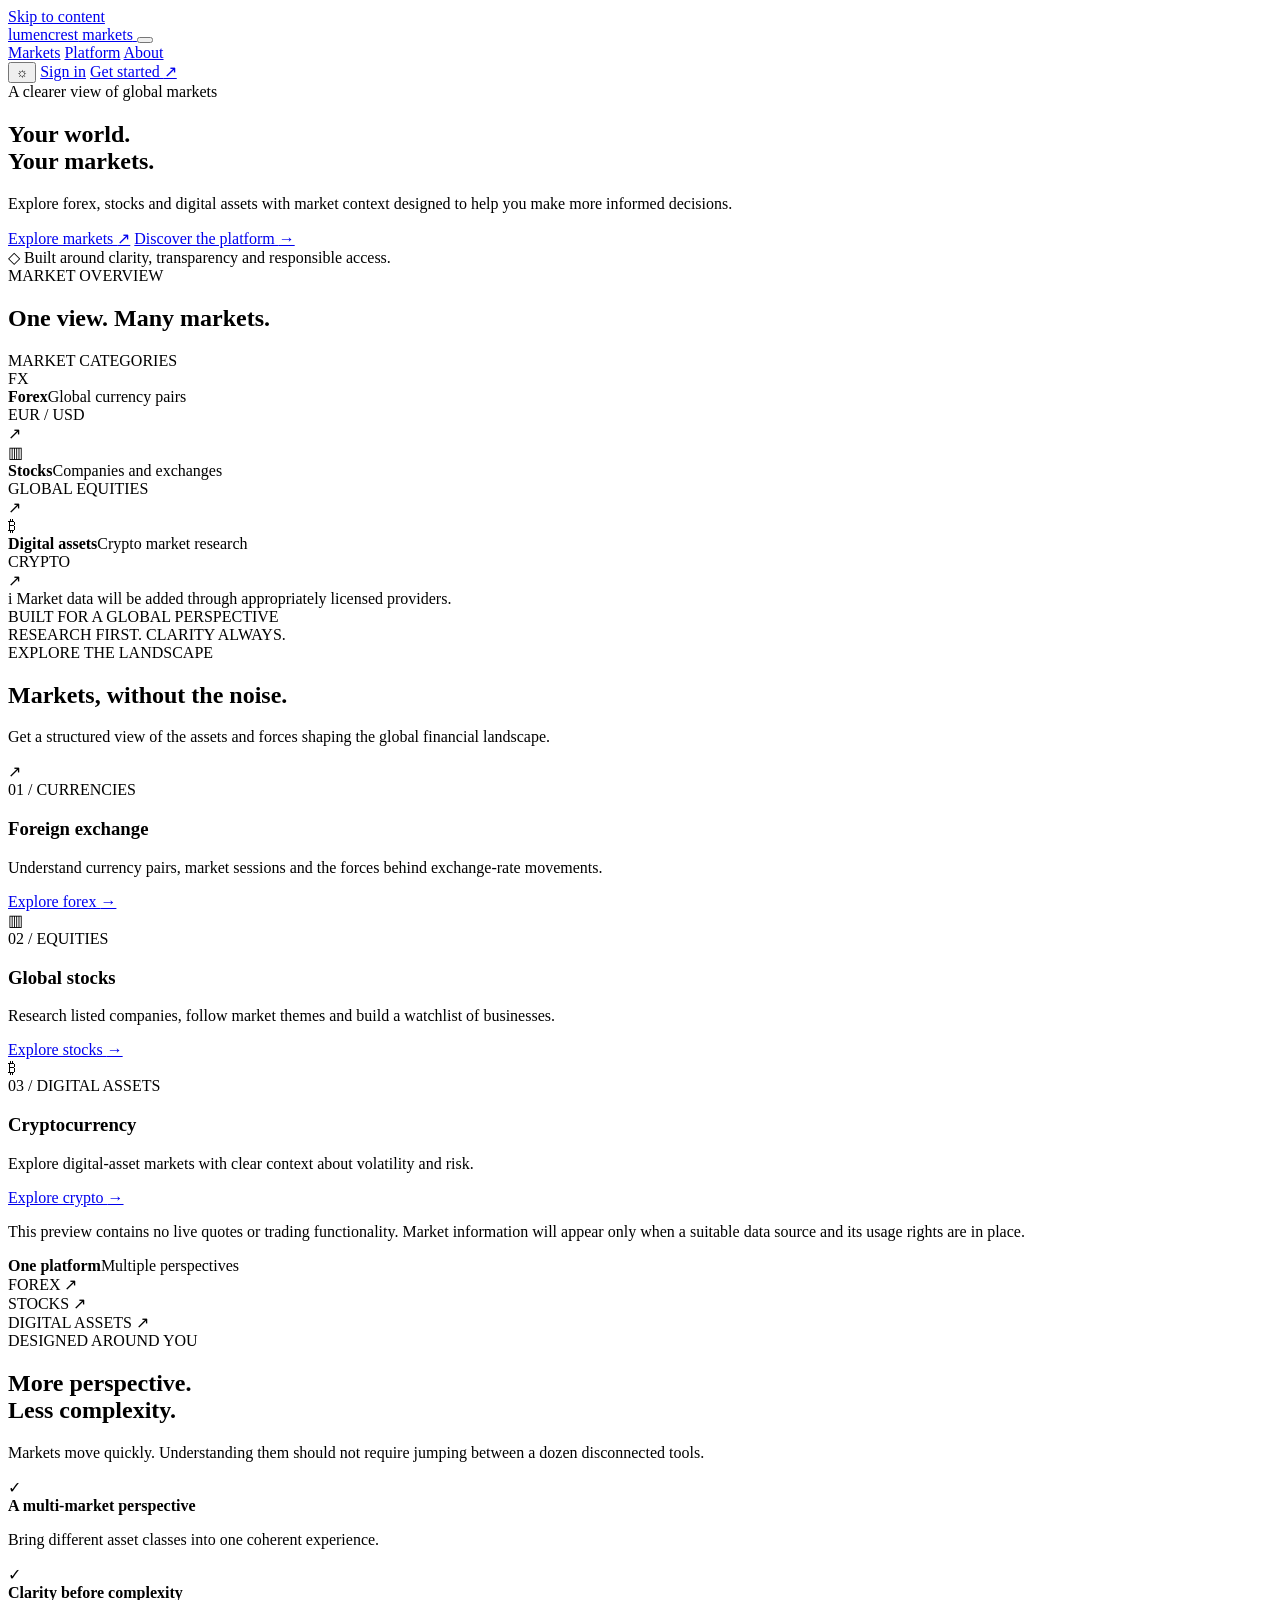
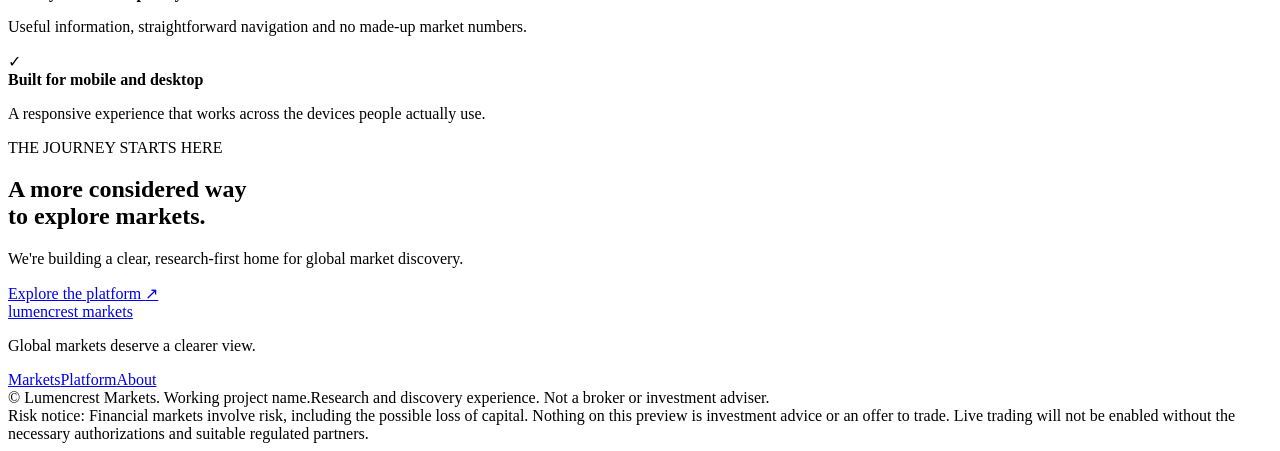
==== index.html @ edb4e082 "Build hybrid multi-asset brokerage homepage" ====
<!doctype html>
<html lang="en">
<head>
  <meta charset="utf-8">
  <meta name="viewport" content="width=device-width, initial-scale=1">
  <meta name="theme-color" content="#0b1220">
  <meta name="description" content="Lumencrest Markets brings global market research and multi-asset insights into one clear workspace.">
  <title>Lumencrest Markets | Your world. Your markets.</title>
  <link rel="stylesheet" href="styles.css">
  <script src="script.js" defer></script>
</head>
<body>
  <a class="skip-link" href="#main">Skip to content</a>
  <header class="site-header">
    <div class="container nav-wrap">
      <a class="brand" href="#" aria-label="Lumencrest Markets home">
        <span class="brand-mark" aria-hidden="true"><span></span><span></span><span></span></span>
        <span class="brand-name">lumencrest<span> markets</span></span>
      </a>
      <button class="menu-toggle" aria-label="Open navigation" aria-expanded="false" aria-controls="primary-nav">
        <span></span><span></span>
      </button>
      <nav class="primary-nav" id="primary-nav" aria-label="Main navigation">
        <a href="#markets">Markets</a>
        <a href="#platform">Platform</a>
        <a href="#about">About</a>
      </nav>
      <div class="nav-actions">
        <button class="theme-toggle" type="button" aria-label="Switch color theme" title="Switch color theme"><span class="theme-icon" aria-hidden="true">☼</span></button>
        <a class="sign-in" href="#get-started">Sign in</a>
        <a class="button button-small" href="#get-started">Get started <span aria-hidden="true">↗</span></a>
      </div>
    </div>
  </header>

  <main id="main">
    <section class="hero">
      <div class="hero-glow" aria-hidden="true"></div>
      <div class="container hero-grid">
        <div class="hero-copy">
          <div class="eyebrow"><span class="eyebrow-dot"></span> A clearer view of global markets</div>
          <h1>Your world.<br><span>Your markets.</span></h1>
          <p class="hero-description">Explore forex, stocks and digital assets with market context designed to help you make more informed decisions.</p>
          <div class="hero-actions">
            <a class="button" href="#markets">Explore markets <span aria-hidden="true">↗</span></a>
            <a class="text-link" href="#platform">Discover the platform <span aria-hidden="true">→</span></a>
          </div>
          <div class="trust-note"><span class="shield" aria-hidden="true">◇</span> Built around clarity, transparency and responsible access.</div>
        </div>
        <div class="market-panel" aria-label="Market categories preview">
          <div class="panel-top">
            <div><span class="panel-kicker">MARKET OVERVIEW</span><h2>One view. Many markets.</h2></div>
            <span class="live-label"><span></span> MARKET CATEGORIES</span>
          </div>
          <div class="panel-market-row">
            <div class="asset-icon forex-icon">FX</div>
            <div class="asset-info"><strong>Forex</strong><span>Global currency pairs</span></div>
            <div class="asset-symbol">EUR / USD</div>
            <div class="asset-arrow" aria-hidden="true">↗</div>
          </div>
          <div class="panel-market-row">
            <div class="asset-icon stocks-icon"><span>▥</span></div>
            <div class="asset-info"><strong>Stocks</strong><span>Companies and exchanges</span></div>
            <div class="asset-symbol">GLOBAL EQUITIES</div>
            <div class="asset-arrow" aria-hidden="true">↗</div>
          </div>
          <div class="panel-market-row">
            <div class="asset-icon crypto-icon">₿</div>
            <div class="asset-info"><strong>Digital assets</strong><span>Crypto market research</span></div>
            <div class="asset-symbol">CRYPTO</div>
            <div class="asset-arrow" aria-hidden="true">↗</div>
          </div>
          <div class="panel-foot"><span class="foot-mark">i</span> Market data will be added through appropriately licensed providers.</div>
        </div>
      </div>
      <div class="container hero-bottom">
        <span>BUILT FOR A GLOBAL PERSPECTIVE</span>
        <div class="hero-bottom-line"></div>
        <span>RESEARCH FIRST. CLARITY ALWAYS.</span>
      </div>
    </section>

    <section class="markets-section section" id="markets">
      <div class="container">
        <div class="section-heading">
          <div><div class="eyebrow">EXPLORE THE LANDSCAPE</div><h2>Markets, without the noise.</h2></div>
          <p>Get a structured view of the assets and forces shaping the global financial landscape.</p>
        </div>
        <div class="market-cards">
          <article class="market-card">
            <div class="card-icon card-icon-blue">↗</div><span class="card-number">01 / CURRENCIES</span>
            <h3>Foreign exchange</h3><p>Understand currency pairs, market sessions and the forces behind exchange-rate movements.</p>
            <a href="#get-started" class="card-link">Explore forex <span>→</span></a>
          </article>
          <article class="market-card">
            <div class="card-icon card-icon-violet">▥</div><span class="card-number">02 / EQUITIES</span>
            <h3>Global stocks</h3><p>Research listed companies, follow market themes and build a watchlist of businesses.</p>
            <a href="#get-started" class="card-link">Explore stocks <span>→</span></a>
          </article>
          <article class="market-card">
            <div class="card-icon card-icon-green">₿</div><span class="card-number">03 / DIGITAL ASSETS</span>
            <h3>Cryptocurrency</h3><p>Explore digital-asset markets with clear context about volatility and risk.</p>
            <a href="#get-started" class="card-link">Explore crypto <span>→</span></a>
          </article>
        </div>
        <p class="data-disclaimer">This preview contains no live quotes or trading functionality. Market information will appear only when a suitable data source and its usage rights are in place.</p>
      </div>
    </section>

    <section class="platform-section section" id="platform">
      <div class="container platform-grid">
        <div class="platform-visual" aria-hidden="true">
          <div class="visual-orbit orbit-one"></div><div class="visual-orbit orbit-two"></div>
          <div class="visual-core"><span class="brand-mark large"><span></span><span></span><span></span></span><strong>One platform</strong><span>Multiple perspectives</span></div>
          <div class="orbit-tag tag-forex">FOREX <span>↗</span></div>
          <div class="orbit-tag tag-stocks">STOCKS <span>↗</span></div>
          <div class="orbit-tag tag-crypto">DIGITAL ASSETS <span>↗</span></div>
        </div>
        <div class="platform-copy" id="about">
          <div class="eyebrow">DESIGNED AROUND YOU</div>
          <h2>More perspective.<br><span>Less complexity.</span></h2>
          <p>Markets move quickly. Understanding them should not require jumping between a dozen disconnected tools.</p>
          <div class="feature-list">
            <div class="feature"><span class="feature-check">✓</span><div><strong>A multi-market perspective</strong><p>Bring different asset classes into one coherent experience.</p></div></div>
            <div class="feature"><span class="feature-check">✓</span><div><strong>Clarity before complexity</strong><p>Useful information, straightforward navigation and no made-up market numbers.</p></div></div>
            <div class="feature"><span class="feature-check">✓</span><div><strong>Built for mobile and desktop</strong><p>A responsive experience that works across the devices people actually use.</p></div></div>
          </div>
        </div>
      </div>
    </section>

    <section class="cta-section" id="get-started">
      <div class="container cta-inner">
        <div><div class="eyebrow">THE JOURNEY STARTS HERE</div><h2>A more considered way<br>to explore markets.</h2><p>We're building a clear, research-first home for global market discovery.</p></div>
        <a class="button button-light" href="#markets">Explore the platform <span aria-hidden="true">↗</span></a>
      </div>
    </section>
  </main>

  <footer class="site-footer">
    <div class="container footer-top">
      <a class="brand footer-brand" href="#" aria-label="Lumencrest Markets home"><span class="brand-mark" aria-hidden="true"><span></span><span></span><span></span></span><span class="brand-name">lumencrest<span> markets</span></span></a>
      <p>Global markets deserve a clearer view.</p>
      <nav class="footer-links" aria-label="Footer navigation"><a href="#markets">Markets</a><a href="#platform">Platform</a><a href="#about">About</a></nav>
    </div>
    <div class="container footer-bottom"><span>© <span id="year"></span> Lumencrest Markets. Working project name.</span><span>Research and discovery experience. Not a broker or investment adviser.</span></div>
    <div class="container risk-note">Risk notice: Financial markets involve risk, including the possible loss of capital. Nothing on this preview is investment advice or an offer to trade. Live trading will not be enabled without the necessary authorizations and suitable regulated partners.</div>
  </footer>
</body>
</html>
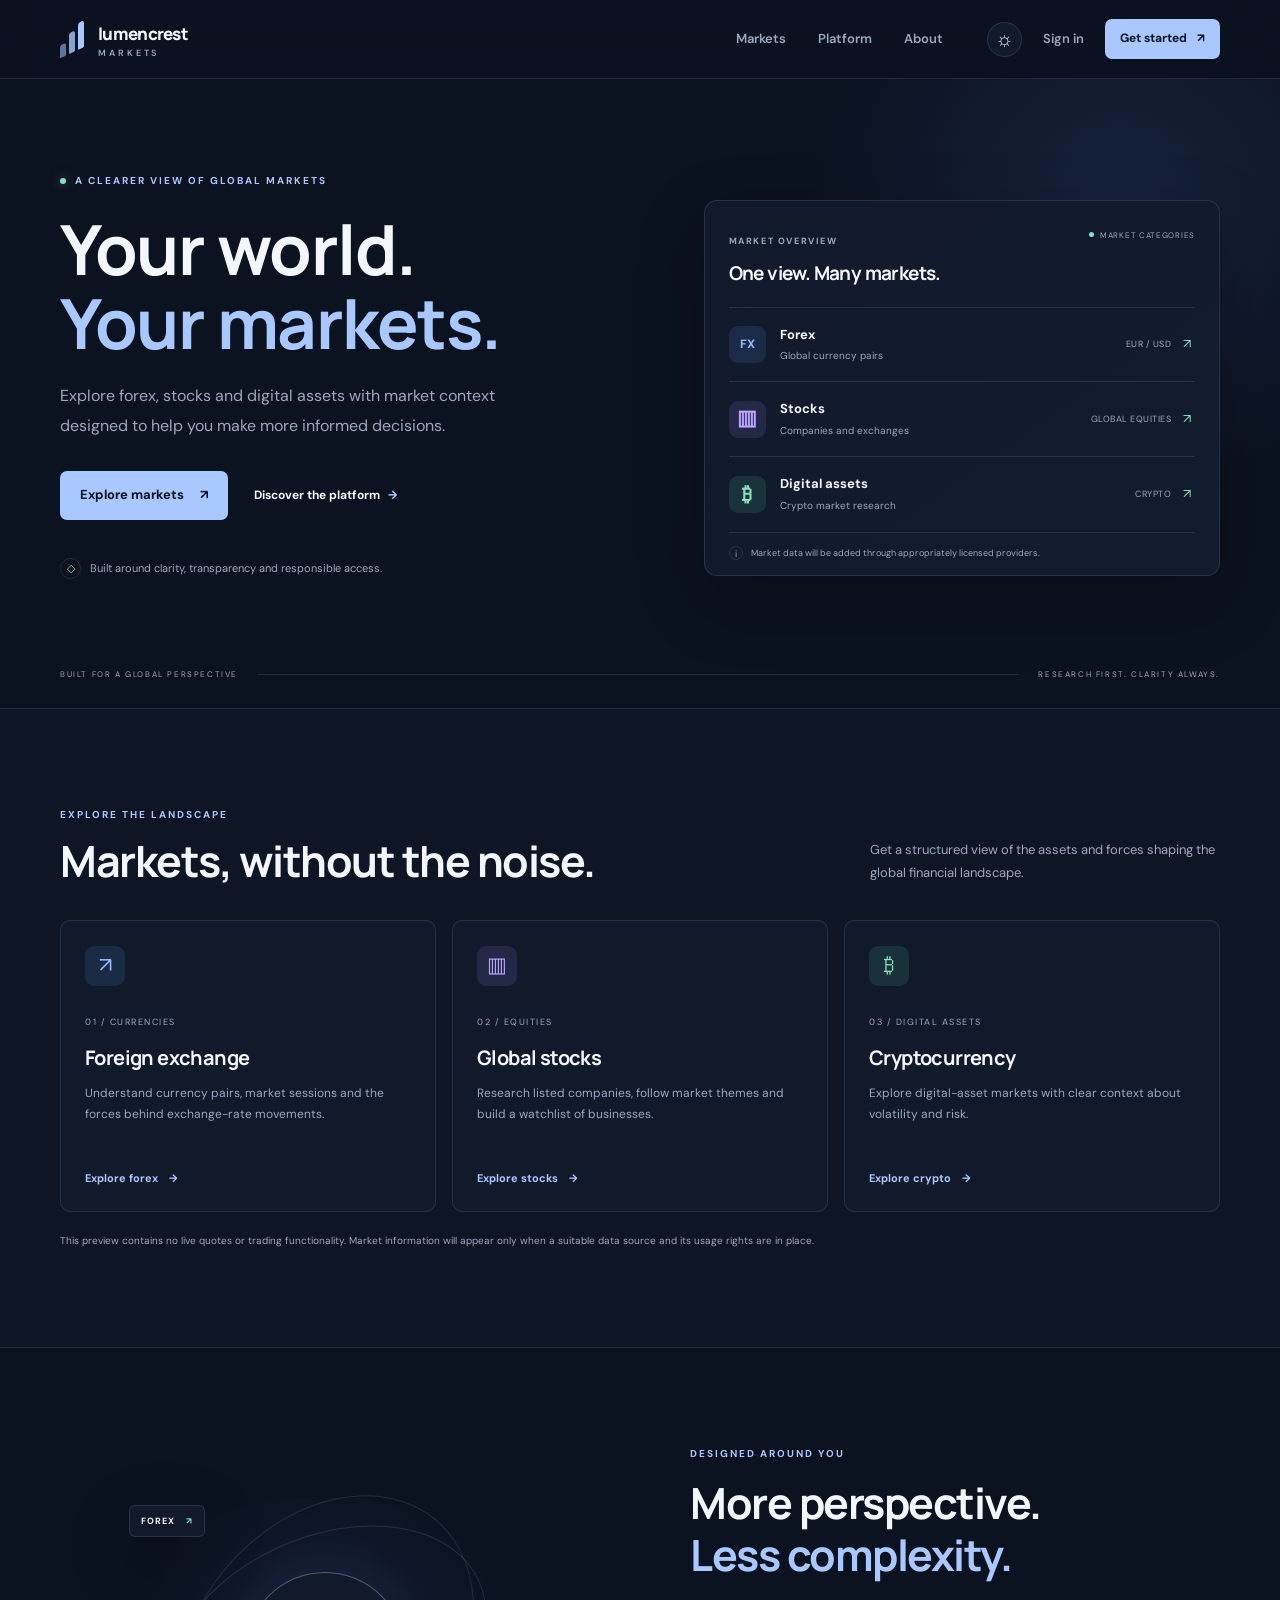
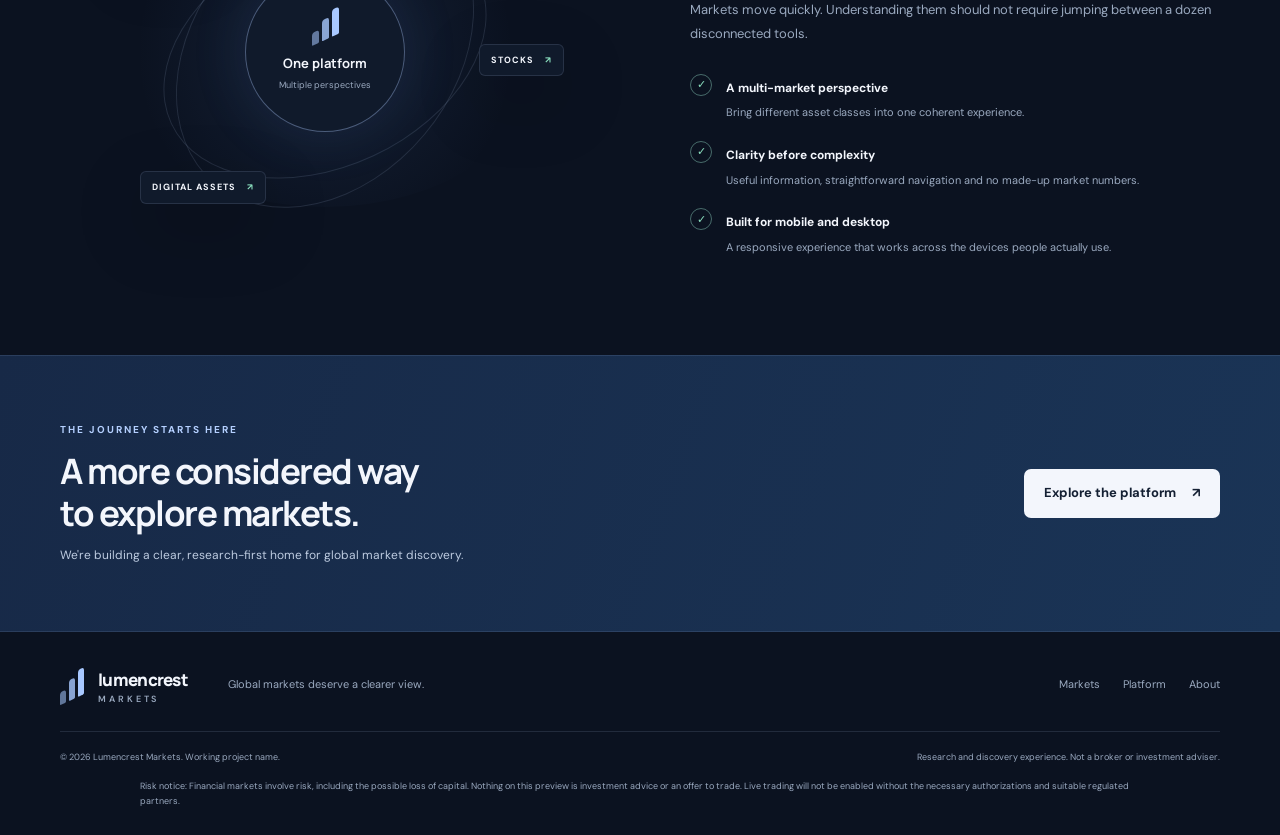
==== commit 1ba49da0: "Connect homepage account links to auth page" ====
--- a/index.html
+++ b/index.html
@@ -27,8 +27,8 @@
       </nav>
       <div class="nav-actions">
         <button class="theme-toggle" type="button" aria-label="Switch color theme" title="Switch color theme"><span class="theme-icon" aria-hidden="true">☼</span></button>
-        <a class="sign-in" href="#get-started">Sign in</a>
-        <a class="button button-small" href="#get-started">Get started <span aria-hidden="true">↗</span></a>
+        <a class="sign-in" href="auth.html">Sign in</a>
+        <a class="button button-small" href="auth.html">Get started <span aria-hidden="true">↗</span></a>
       </div>
     </div>
   </header>
@@ -90,17 +90,17 @@
           <article class="market-card">
             <div class="card-icon card-icon-blue">↗</div><span class="card-number">01 / CURRENCIES</span>
             <h3>Foreign exchange</h3><p>Understand currency pairs, market sessions and the forces behind exchange-rate movements.</p>
-            <a href="#get-started" class="card-link">Explore forex <span>→</span></a>
+            <a href="auth.html" class="card-link">Explore forex <span>→</span></a>
           </article>
           <article class="market-card">
             <div class="card-icon card-icon-violet">▥</div><span class="card-number">02 / EQUITIES</span>
             <h3>Global stocks</h3><p>Research listed companies, follow market themes and build a watchlist of businesses.</p>
-            <a href="#get-started" class="card-link">Explore stocks <span>→</span></a>
+            <a href="auth.html" class="card-link">Explore stocks <span>→</span></a>
           </article>
           <article class="market-card">
             <div class="card-icon card-icon-green">₿</div><span class="card-number">03 / DIGITAL ASSETS</span>
             <h3>Cryptocurrency</h3><p>Explore digital-asset markets with clear context about volatility and risk.</p>
-            <a href="#get-started" class="card-link">Explore crypto <span>→</span></a>
+            <a href="auth.html" class="card-link">Explore crypto <span>→</span></a>
           </article>
         </div>
         <p class="data-disclaimer">This preview contains no live quotes or trading functionality. Market information will appear only when a suitable data source and its usage rights are in place.</p>
--- a/styles.css
+++ b/styles.css
@@ -0,0 +1,14 @@
+@import url('https://fonts.googleapis.com/css2?family=DM+Sans:wght@400;500;600;700&family=Manrope:wght@400;500;600;700;800&display=swap');
+
+:root{color-scheme:dark;--bg:#0b1220;--surface:#101a2b;--surface-2:#132035;--text:#f3f6fc;--muted:#9aa9bf;--line:rgba(169,190,221,.15);--accent:#a8c8ff;--accent-strong:#6d9fff;--green:#8be0bf;--shadow:0 24px 70px rgba(0,0,0,.24)}
+:root[data-theme="light"]{color-scheme:light;--bg:#f7f9fc;--surface:#fff;--surface-2:#eef3fa;--text:#142033;--muted:#65748b;--line:rgba(32,55,88,.13);--accent:#315eaa;--accent-strong:#315eaa;--green:#197b5b;--shadow:0 24px 70px rgba(34,56,90,.09)}
+*{box-sizing:border-box}html{scroll-behavior:smooth;scroll-padding-top:90px}body{margin:0;background:var(--bg);color:var(--text);font-family:"DM Sans",sans-serif;line-height:1.6;-webkit-font-smoothing:antialiased}a{color:inherit;text-decoration:none}button{font:inherit}.container{width:min(1160px,calc(100% - 48px));margin-inline:auto}.skip-link{position:absolute;left:-999px;top:12px;background:var(--text);color:var(--bg);padding:10px 14px;z-index:99}.skip-link:focus{left:12px}
+.site-header{position:sticky;top:0;z-index:20;background:color-mix(in srgb,var(--bg) 91%,transparent);backdrop-filter:blur(18px);border-bottom:1px solid var(--line)}.nav-wrap{height:78px;display:flex;align-items:center;gap:44px}.brand{display:inline-flex;align-items:center;gap:11px;flex-shrink:0}.brand-mark{height:27px;width:27px;display:flex;align-items:flex-end;gap:3px;transform:skewY(-25deg)}.brand-mark span{display:block;width:6px;border-radius:3px 3px 1px 1px;background:var(--accent)}.brand-mark span:nth-child(1){height:13px;opacity:.55}.brand-mark span:nth-child(2){height:21px;opacity:.8}.brand-mark span:nth-child(3){height:27px}.brand-name{font-family:Manrope,sans-serif;font-weight:800;font-size:17px;letter-spacing:-.7px}.brand-name>span{display:block;font-family:"DM Sans",sans-serif;font-size:9px;text-transform:uppercase;letter-spacing:2.9px;font-weight:600;color:var(--muted);line-height:1.2;margin-top:1px}.primary-nav{display:flex;align-items:center;gap:32px;margin-left:auto}.primary-nav a,.sign-in{font-size:13px;font-weight:600;color:var(--muted);transition:color .2s}.primary-nav a:hover,.sign-in:hover,.footer-links a:hover{color:var(--text)}.nav-actions{display:flex;align-items:center;gap:21px}.theme-toggle{height:35px;width:35px;border:1px solid var(--line);border-radius:50%;color:var(--text);background:var(--surface);cursor:pointer;font-size:20px;line-height:1}.button{display:inline-flex;align-items:center;justify-content:center;gap:16px;padding:14px 20px;border-radius:7px;background:var(--accent);color:#0b1424;font-size:13px;font-weight:700;transition:transform .2s,filter .2s}.button:hover{transform:translateY(-2px);filter:brightness(1.08)}.button-small{padding:10px 15px;font-size:12px;gap:10px}.menu-toggle{display:none;background:none;border:0;color:var(--text)}
+.hero{position:relative;overflow:hidden;padding:94px 0 27px}.hero-glow{position:absolute;top:-190px;right:-170px;width:660px;height:620px;background:radial-gradient(ellipse,rgba(75,122,206,.16),transparent 67%);pointer-events:none}.hero-grid{position:relative;display:grid;grid-template-columns:1fr .91fr;align-items:center;gap:76px}.hero-copy{padding-bottom:24px}.eyebrow{font-size:10px;font-weight:700;letter-spacing:2px;color:var(--accent);text-transform:uppercase;display:flex;align-items:center;gap:9px}.eyebrow-dot{height:6px;width:6px;border-radius:50%;background:var(--green);box-shadow:0 0 12px color-mix(in srgb,var(--green) 50%,transparent)}h1,h2,h3,p{margin-top:0}h1,h2,h3{font-family:Manrope,sans-serif;letter-spacing:-1.5px}h1{font-size:clamp(48px,5.4vw,72px);line-height:1.07;font-weight:700;margin:23px 0 21px}h1 span,.platform-copy h2 span{color:var(--accent)}.hero-description{max-width:500px;font-size:16px;line-height:1.85;color:var(--muted)}.hero-actions{display:flex;align-items:center;gap:26px;margin-top:31px}.text-link{font-size:12px;font-weight:700;color:var(--text)}.text-link span{color:var(--accent);margin-left:5px}.trust-note{margin-top:38px;display:flex;align-items:center;gap:9px;color:var(--muted);font-size:11px}.shield{height:21px;width:21px;border:1px solid var(--line);border-radius:50%;display:grid;place-items:center;color:var(--green)}
+.market-panel{background:linear-gradient(145deg,var(--surface),color-mix(in srgb,var(--surface) 88%,#1a2d4b));border:1px solid var(--line);border-radius:13px;padding:25px 24px 15px;box-shadow:var(--shadow);position:relative}.panel-top{display:flex;justify-content:space-between;gap:15px;align-items:flex-start;padding-bottom:18px}.panel-kicker{font-size:9px;font-weight:700;letter-spacing:1.6px;color:var(--muted)}.panel-top h2{font-size:19px;letter-spacing:-.6px;margin:7px 0 0}.live-label{display:flex;align-items:center;gap:6px;font-size:8px;letter-spacing:.7px;color:var(--muted);white-space:nowrap;margin-top:3px}.live-label span{width:5px;height:5px;border-radius:50%;background:var(--green)}.panel-market-row{display:grid;grid-template-columns:39px 1fr auto 12px;gap:12px;align-items:center;padding:17px 0;border-top:1px solid var(--line)}.asset-icon{height:37px;width:37px;border-radius:9px;display:grid;place-items:center;font-size:12px;font-weight:800}.forex-icon{background:rgba(97,153,255,.13);color:#94baff}.stocks-icon{background:rgba(165,135,255,.13);color:#b9a4ff;font-size:21px}.crypto-icon{background:rgba(94,211,166,.12);color:#8be0bf;font-size:20px}.asset-info strong,.asset-info span{display:block}.asset-info strong{font-size:13px}.asset-info span{font-size:10px;color:var(--muted);margin-top:3px}.asset-symbol{font-size:9px;color:var(--muted);letter-spacing:.5px;text-align:right}.asset-arrow{font-size:13px;color:var(--green)}.panel-foot{border-top:1px solid var(--line);padding-top:13px;margin-top:1px;color:var(--muted);font-size:9px;display:flex;gap:8px;align-items:center}.foot-mark{width:14px;height:14px;display:grid;place-items:center;border:1px solid var(--line);border-radius:50%;font-size:9px}.hero-bottom{display:flex;align-items:center;gap:19px;margin-top:65px;color:var(--muted);font-size:8px;letter-spacing:1.6px}.hero-bottom-line{height:1px;flex:1;background:var(--line)}
+.section{padding:98px 0}.markets-section{background:color-mix(in srgb,var(--surface) 55%,var(--bg));border-top:1px solid var(--line);border-bottom:1px solid var(--line)}.section-heading{display:flex;justify-content:space-between;align-items:flex-end;gap:35px;margin-bottom:34px}.section-heading h2,.platform-copy h2,.cta-inner h2{font-size:clamp(30px,3.5vw,43px);line-height:1.2;margin:12px 0 0}.section-heading>p{max-width:350px;color:var(--muted);font-size:13px;line-height:1.8;margin-bottom:2px}.market-cards{display:grid;grid-template-columns:repeat(3,1fr);gap:16px}.market-card{padding:25px 24px 22px;border:1px solid var(--line);border-radius:10px;background:var(--surface);min-height:257px;transition:transform .2s,border-color .2s}.market-card:hover{transform:translateY(-4px);border-color:color-mix(in srgb,var(--accent) 55%,var(--line))}.card-icon{width:40px;height:40px;border-radius:9px;display:grid;place-items:center;font-size:21px;margin-bottom:21px}.card-icon-blue{background:rgba(97,153,255,.13);color:#94baff}.card-icon-violet{background:rgba(165,135,255,.13);color:#b9a4ff}.card-icon-green{background:rgba(94,211,166,.12);color:#8be0bf}.card-number{font-size:9px;letter-spacing:1.5px;color:var(--muted)}.market-card h3{font-size:20px;letter-spacing:-.6px;margin:9px 0}.market-card p{font-size:12px;color:var(--muted);line-height:1.8;min-height:65px;margin-bottom:16px}.card-link{font-size:11px;font-weight:700;color:var(--accent)}.card-link span{margin-left:8px}.data-disclaimer{font-size:10px;color:var(--muted);margin:20px 0 0;line-height:1.7}
+.platform-grid{display:grid;grid-template-columns:1fr 1fr;gap:100px;align-items:center}.platform-visual{height:400px;position:relative;display:grid;place-items:center;isolation:isolate}.platform-visual:before{content:"";position:absolute;inset:45px;border-radius:50%;background:radial-gradient(circle,rgba(90,133,207,.13),transparent 70%);z-index:-1}.visual-orbit{position:absolute;border:1px solid var(--line);border-radius:50%;transform:rotate(-25deg)}.orbit-one{width:340px;height:230px}.orbit-two{width:260px;height:345px;transform:rotate(40deg)}.visual-core{height:160px;width:160px;border:1px solid color-mix(in srgb,var(--accent) 28%,var(--line));border-radius:50%;display:flex;align-items:center;justify-content:center;flex-direction:column;background:var(--surface);box-shadow:0 0 60px rgba(83,128,201,.12)}.brand-mark.large{width:34px;height:30px;justify-content:center;margin-bottom:13px}.brand-mark.large span{width:7px}.visual-core strong{font-family:Manrope,sans-serif;font-size:13px}.visual-core>span:last-child{font-size:9px;color:var(--muted);margin-top:4px}.orbit-tag{position:absolute;padding:8px 11px;background:var(--surface);border:1px solid var(--line);border-radius:6px;font-size:9px;letter-spacing:1px;font-weight:700;box-shadow:var(--shadow)}.orbit-tag span{color:var(--green);margin-left:8px}.tag-forex{top:53px;left:13%}.tag-stocks{right:5%;top:48%}.tag-crypto{bottom:48px;left:15%}.platform-copy h2{margin:15px 0 17px}.platform-copy>p{color:var(--muted);font-size:13px;line-height:1.85}.feature-list{margin-top:28px;display:grid;gap:19px}.feature{display:grid;grid-template-columns:24px 1fr;gap:12px}.feature-check{width:22px;height:22px;border:1px solid color-mix(in srgb,var(--green) 35%,var(--line));border-radius:50%;display:grid;place-items:center;color:var(--green);font-size:11px}.feature strong{font-size:12px}.feature p{font-size:11px;color:var(--muted);margin:4px 0 0;line-height:1.7}
+.cta-section{padding:66px 0;background:linear-gradient(110deg,#172947,#1a3456);border-block:1px solid rgba(179,205,245,.12)}.cta-inner{display:flex;align-items:center;justify-content:space-between;gap:35px}.cta-inner .eyebrow{color:#b5d0ff}.cta-inner h2{font-size:35px;margin:12px 0}.cta-inner p{color:#bdcbe0;font-size:12px;margin:0}.button-light{background:#f3f6fc;color:#142033;white-space:nowrap}.site-footer{padding:34px 0 25px}.footer-top{display:flex;align-items:center;gap:30px;padding-bottom:26px}.footer-brand{margin-right:10px}.footer-top>p{font-size:11px;color:var(--muted);margin:0 auto 0 0}.footer-links{display:flex;gap:23px}.footer-links a{font-size:11px;color:var(--muted)}.footer-bottom{border-top:1px solid var(--line);padding-top:18px;display:flex;justify-content:space-between;gap:20px;color:var(--muted);font-size:9px}.risk-note{margin-top:15px;font-size:9px;line-height:1.7;color:var(--muted);max-width:1000px}
+@media(max-width:900px){.nav-wrap{gap:20px}.primary-nav{gap:18px}.nav-actions{gap:13px}.hero-grid{gap:35px}.platform-grid{gap:45px}.asset-symbol{font-size:8px}.market-panel{padding:20px 17px 13px}.panel-market-row{gap:8px}.platform-visual{transform:scale(.94)}}
+@media(max-width:700px){.container{width:min(100% - 36px,520px)}.nav-wrap{height:68px;gap:12px}.brand-name{font-size:15px}.menu-toggle{display:flex;flex-direction:column;gap:5px;margin-left:auto;padding:8px}.menu-toggle span{width:20px;height:2px;background:var(--text);display:block}.primary-nav{display:none;position:absolute;top:68px;left:0;right:0;padding:16px 22px 20px;background:var(--surface);border-bottom:1px solid var(--line);flex-direction:column;align-items:flex-start;gap:17px}.primary-nav.open{display:flex}.nav-actions{gap:10px}.nav-actions .sign-in{display:none}.theme-toggle{height:32px;width:32px}.button-small{padding:9px 11px;font-size:11px}.hero{padding:63px 0 23px}.hero-grid{grid-template-columns:1fr;gap:34px}.hero-copy{padding-bottom:0}h1{font-size:54px;margin:18px 0}.hero-description{font-size:14px}.hero-actions{gap:18px;flex-wrap:wrap;margin-top:24px}.trust-note{margin-top:25px;font-size:10px}.market-panel{padding:20px 16px 13px}.panel-top h2{font-size:17px}.hero-bottom{margin-top:39px;gap:11px;font-size:7px;letter-spacing:1px}.section{padding:67px 0}.section-heading{display:block;margin-bottom:25px}.section-heading h2,.platform-copy h2{font-size:33px}.section-heading>p{margin-top:14px;font-size:12px}.market-cards{grid-template-columns:1fr;gap:12px}.market-card{min-height:0;padding:22px}.market-card p{min-height:0}.card-icon{margin-bottom:15px}.platform-grid{grid-template-columns:1fr;gap:22px}.platform-visual{height:320px;transform:none;order:2}.platform-copy{order:1}.visual-orbit.orbit-one{width:290px;height:195px}.visual-orbit.orbit-two{width:220px;height:290px}.visual-core{width:145px;height:145px}.tag-forex{top:32px;left:5%}.tag-stocks{right:0;top:47%}.tag-crypto{bottom:30px;left:5%}.cta-section{padding:48px 0}.cta-inner{align-items:flex-start;flex-direction:column;gap:23px}.cta-inner h2{font-size:31px}.footer-top{align-items:flex-start;flex-wrap:wrap;gap:18px}.footer-top>p{width:100%;order:3}.footer-links{margin-left:auto;gap:14px}.footer-bottom{flex-direction:column;gap:7px;font-size:9px}.risk-note{font-size:9px}}
+@media(prefers-reduced-motion:reduce){*,*::before,*::after{scroll-behavior:auto!important;transition:none!important;animation:none!important}}
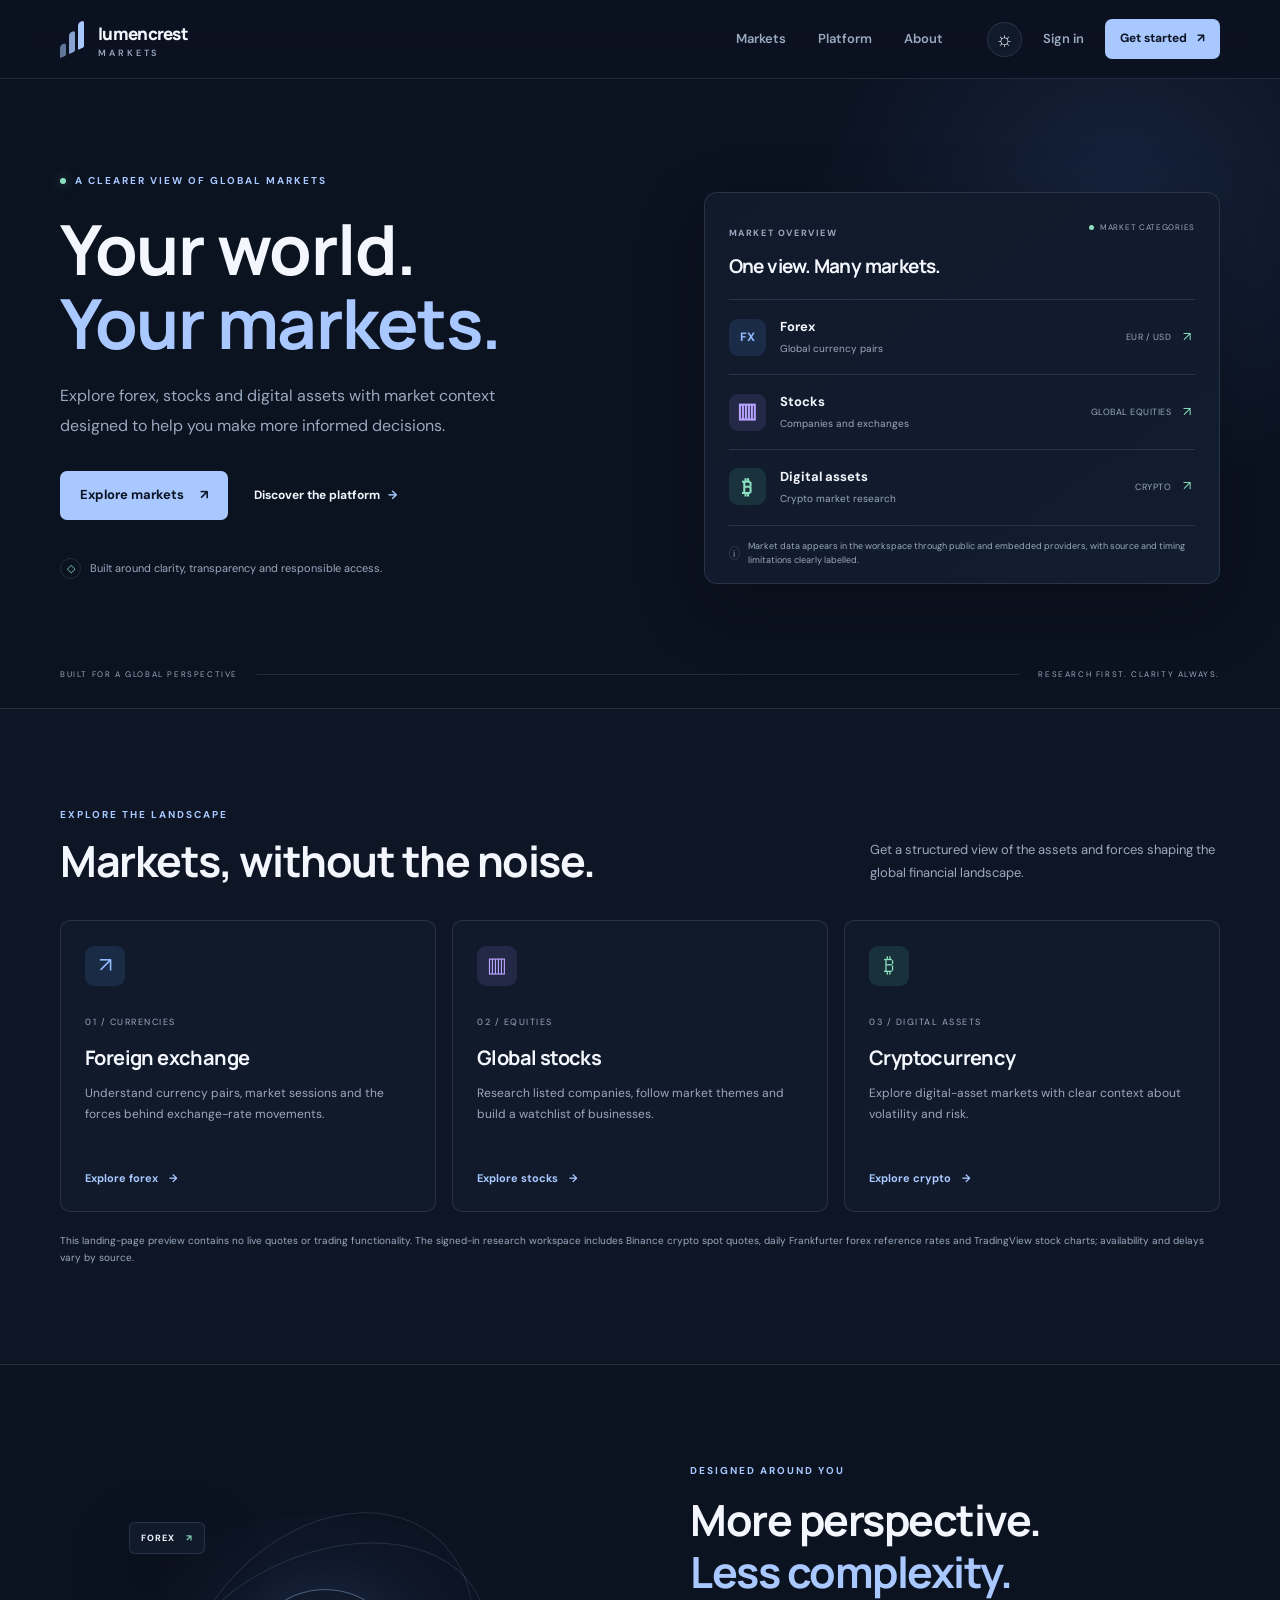
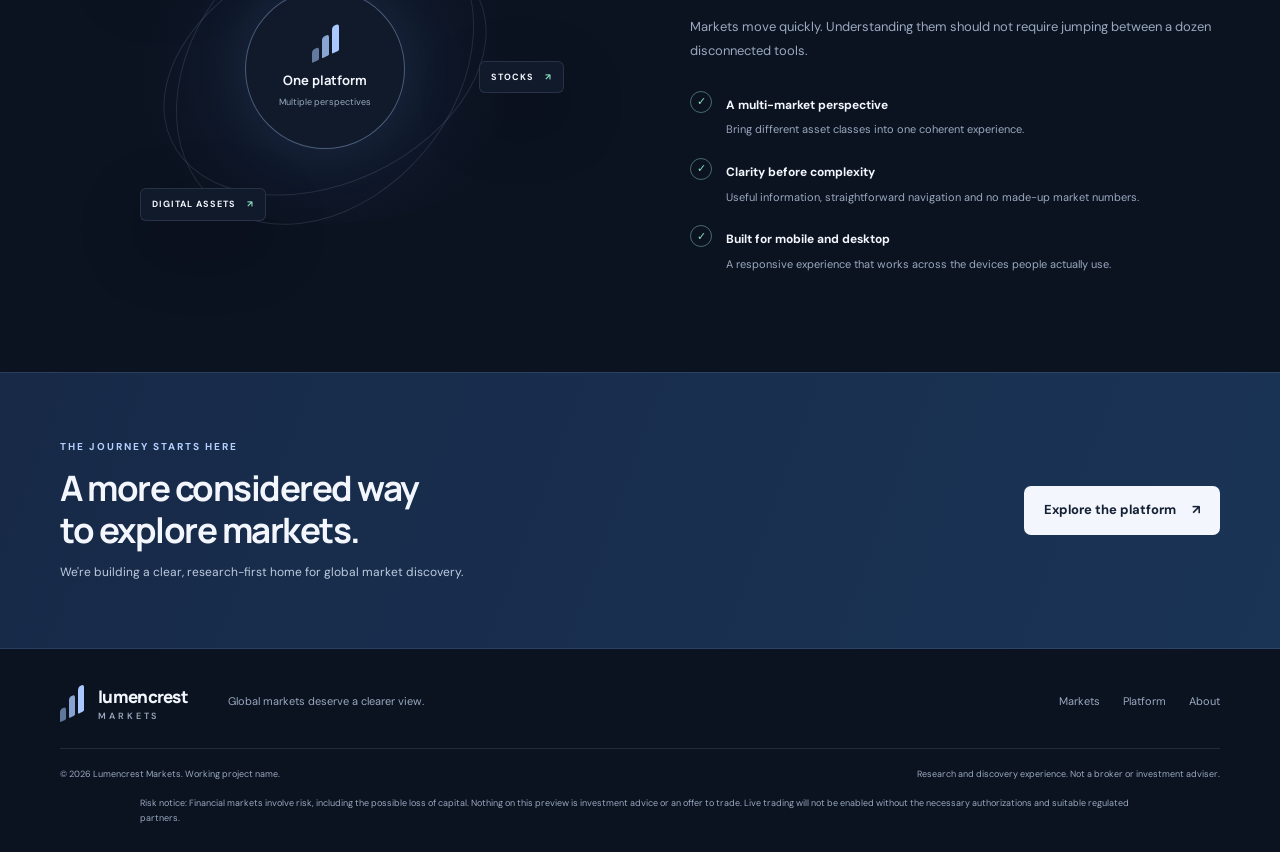
==== commit b6a25ffb: "Align landing page data disclosures with current workspace" ====
--- a/index.html
+++ b/index.html
@@ -70,7 +70,7 @@
             <div class="asset-symbol">CRYPTO</div>
             <div class="asset-arrow" aria-hidden="true">↗</div>
           </div>
-          <div class="panel-foot"><span class="foot-mark">i</span> Market data will be added through appropriately licensed providers.</div>
+          <div class="panel-foot"><span class="foot-mark">i</span> Market data appears in the workspace through public and embedded providers, with source and timing limitations clearly labelled.</div>
         </div>
       </div>
       <div class="container hero-bottom">
@@ -103,7 +103,7 @@
             <a href="auth.html" class="card-link">Explore crypto <span>→</span></a>
           </article>
         </div>
-        <p class="data-disclaimer">This preview contains no live quotes or trading functionality. Market information will appear only when a suitable data source and its usage rights are in place.</p>
+        <p class="data-disclaimer">This landing-page preview contains no live quotes or trading functionality. The signed-in research workspace includes Binance crypto spot quotes, daily Frankfurter forex reference rates and TradingView stock charts; availability and delays vary by source.</p>
       </div>
     </section>
 
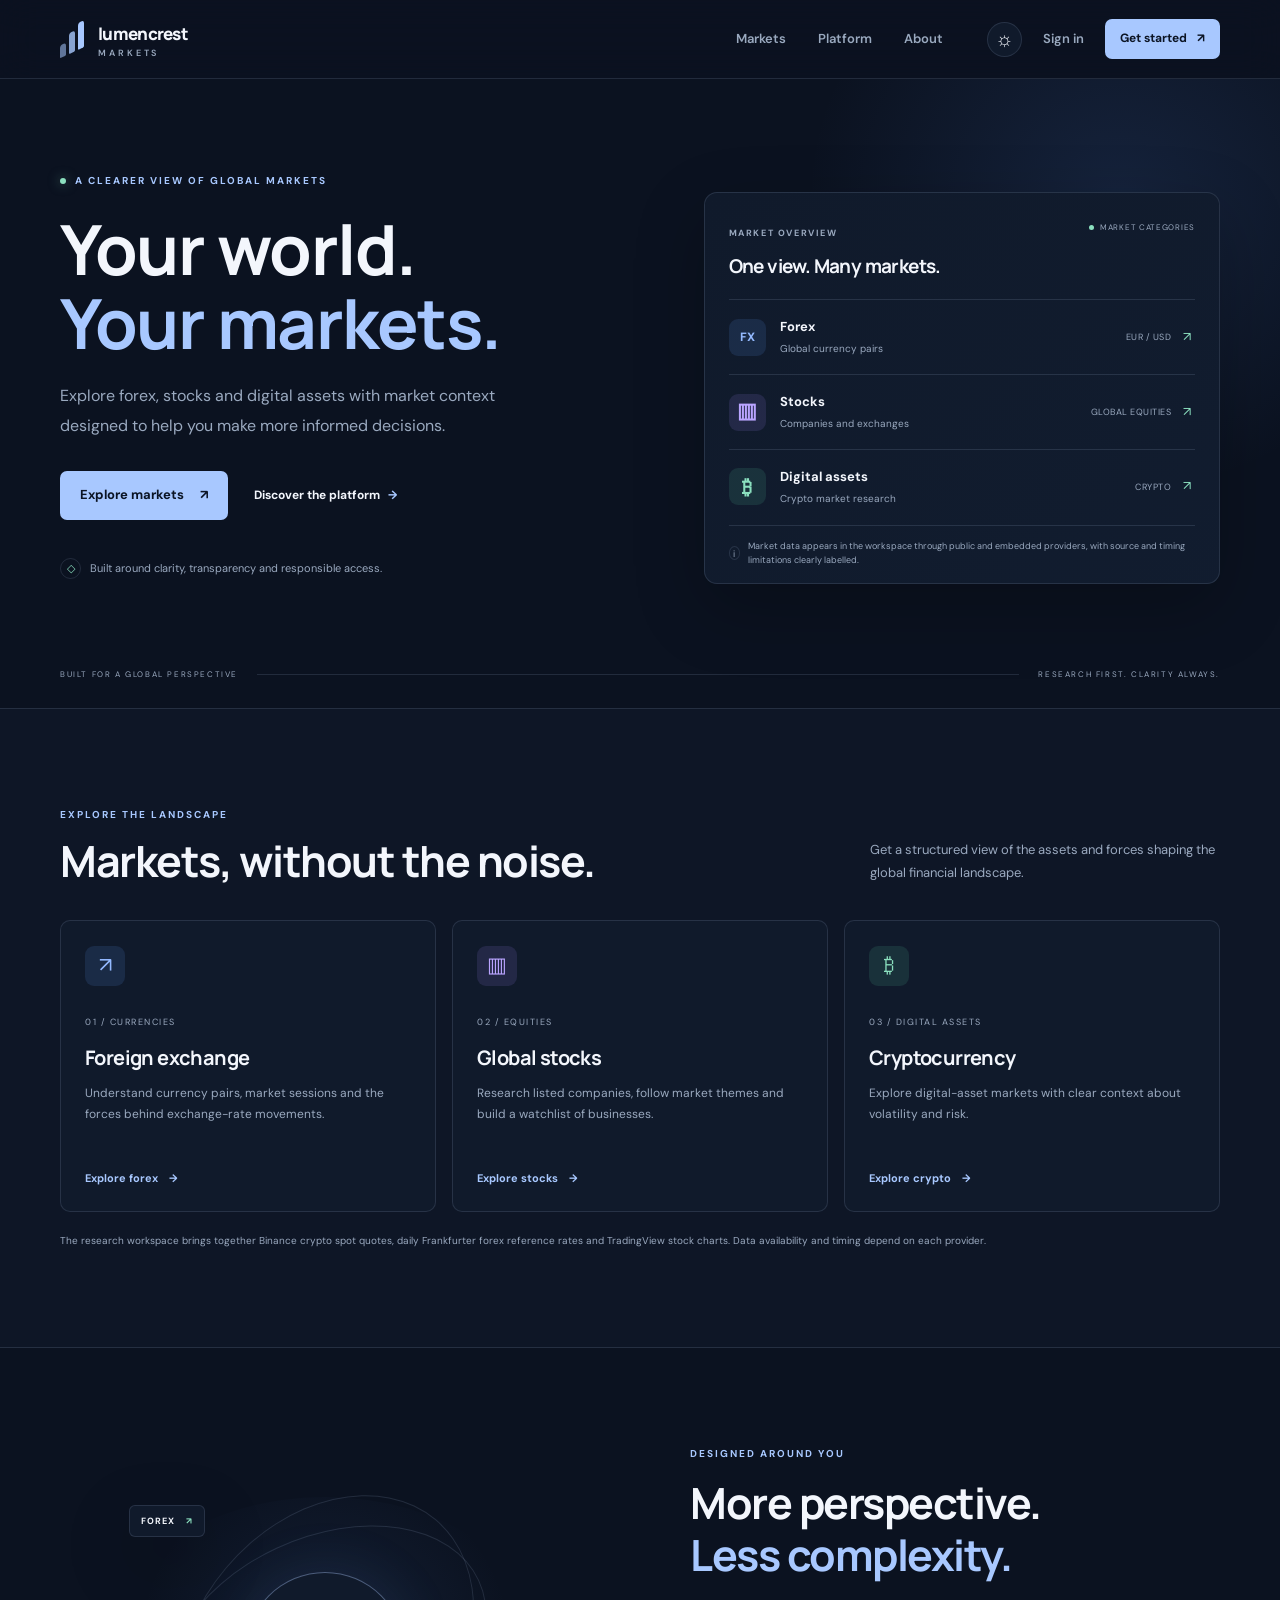
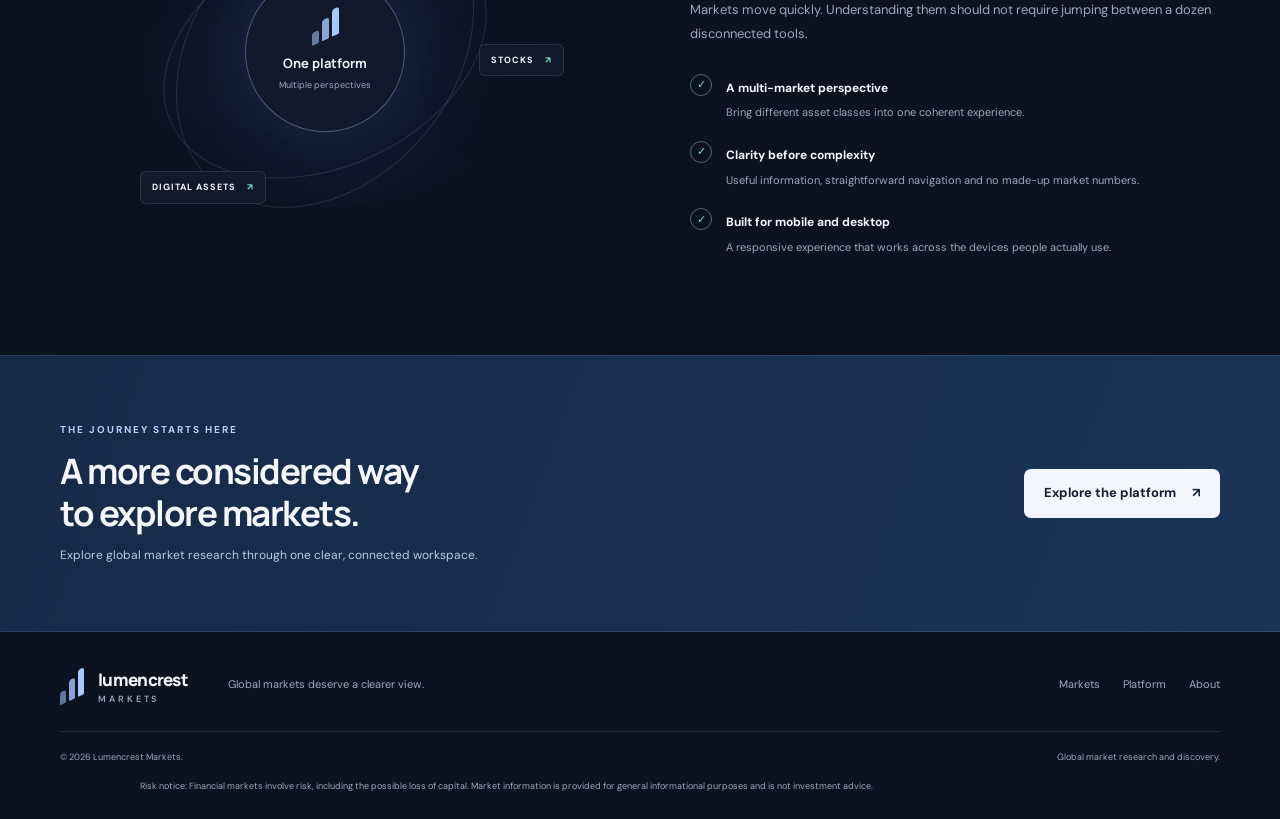
==== commit 044f59a5: "Remove preview language and align product messaging" ====
--- a/index.html
+++ b/index.html
@@ -47,7 +47,7 @@
           </div>
           <div class="trust-note"><span class="shield" aria-hidden="true">◇</span> Built around clarity, transparency and responsible access.</div>
         </div>
-        <div class="market-panel" aria-label="Market categories preview">
+        <div class="market-panel" aria-label="Market categories">
           <div class="panel-top">
             <div><span class="panel-kicker">MARKET OVERVIEW</span><h2>One view. Many markets.</h2></div>
             <span class="live-label"><span></span> MARKET CATEGORIES</span>
@@ -103,7 +103,7 @@
             <a href="auth.html" class="card-link">Explore crypto <span>→</span></a>
           </article>
         </div>
-        <p class="data-disclaimer">This landing-page preview contains no live quotes or trading functionality. The signed-in research workspace includes Binance crypto spot quotes, daily Frankfurter forex reference rates and TradingView stock charts; availability and delays vary by source.</p>
+        <p class="data-disclaimer">The research workspace brings together Binance crypto spot quotes, daily Frankfurter forex reference rates and TradingView stock charts. Data availability and timing depend on each provider.</p>
       </div>
     </section>
 
@@ -131,7 +131,7 @@
 
     <section class="cta-section" id="get-started">
       <div class="container cta-inner">
-        <div><div class="eyebrow">THE JOURNEY STARTS HERE</div><h2>A more considered way<br>to explore markets.</h2><p>We're building a clear, research-first home for global market discovery.</p></div>
+        <div><div class="eyebrow">THE JOURNEY STARTS HERE</div><h2>A more considered way<br>to explore markets.</h2><p>Explore global market research through one clear, connected workspace.</p></div>
         <a class="button button-light" href="#markets">Explore the platform <span aria-hidden="true">↗</span></a>
       </div>
     </section>
@@ -143,8 +143,8 @@
       <p>Global markets deserve a clearer view.</p>
       <nav class="footer-links" aria-label="Footer navigation"><a href="#markets">Markets</a><a href="#platform">Platform</a><a href="#about">About</a></nav>
     </div>
-    <div class="container footer-bottom"><span>© <span id="year"></span> Lumencrest Markets. Working project name.</span><span>Research and discovery experience. Not a broker or investment adviser.</span></div>
-    <div class="container risk-note">Risk notice: Financial markets involve risk, including the possible loss of capital. Nothing on this preview is investment advice or an offer to trade. Live trading will not be enabled without the necessary authorizations and suitable regulated partners.</div>
+    <div class="container footer-bottom"><span>© <span id="year"></span> Lumencrest Markets.</span><span>Global market research and discovery.</span></div>
+    <div class="container risk-note">Risk notice: Financial markets involve risk, including the possible loss of capital. Market information is provided for general informational purposes and is not investment advice.</div>
   </footer>
 </body>
 </html>
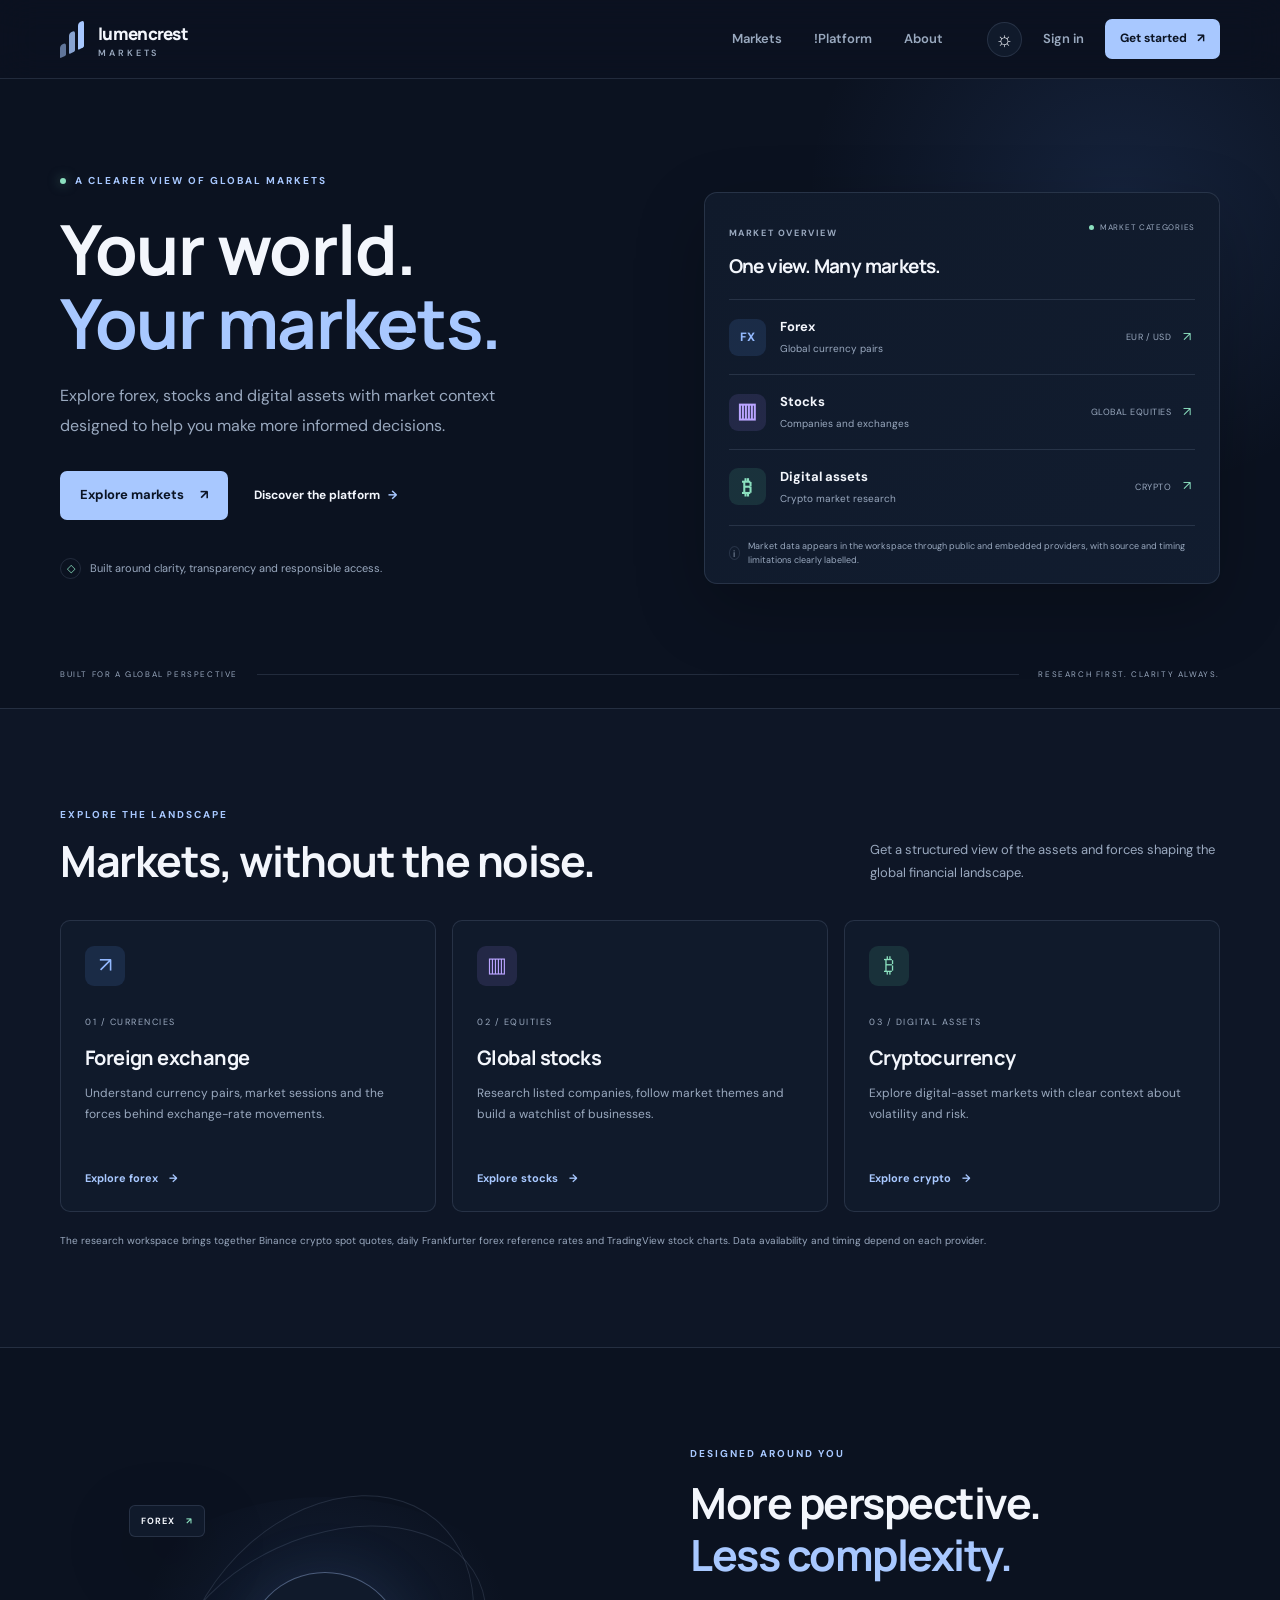
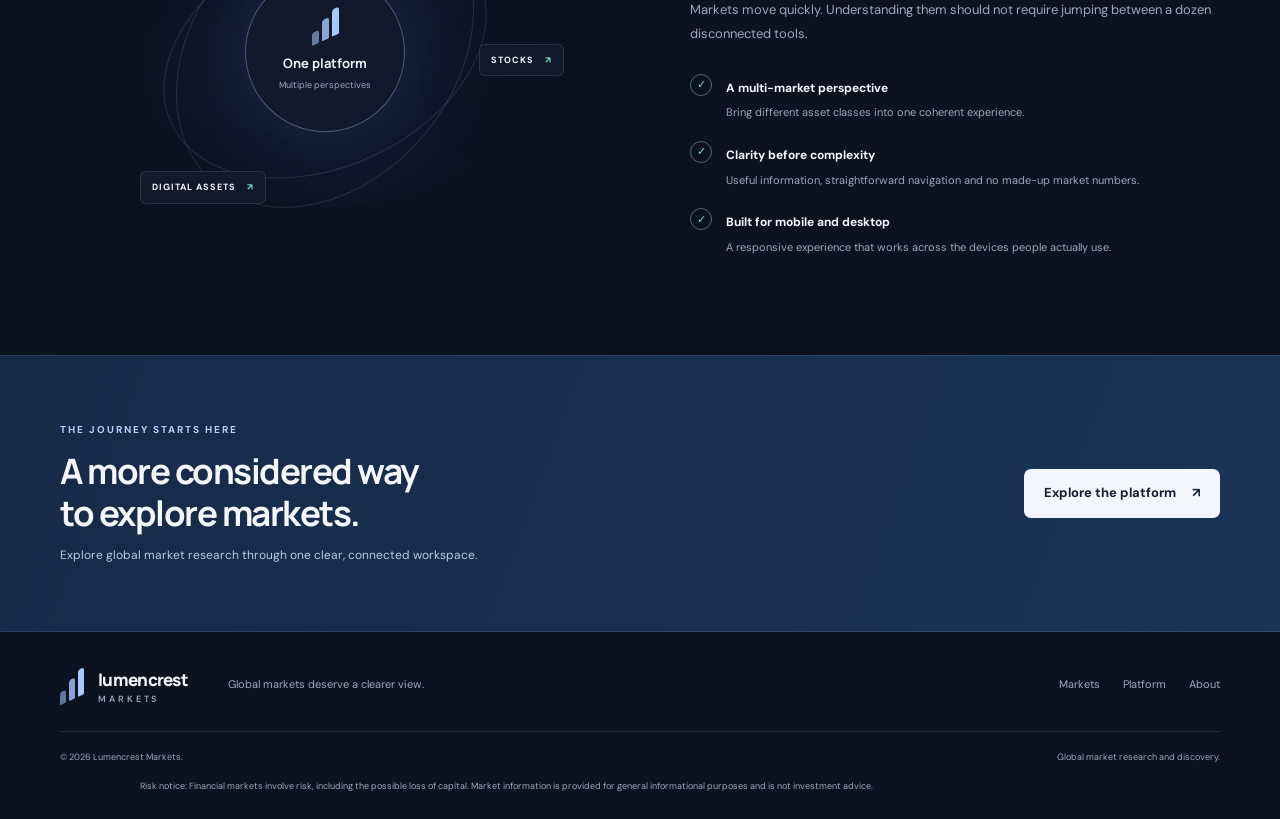
==== commit 810d9eaf: "Change 'Platform' link text to '!Platform'" ====
--- a/index.html
+++ b/index.html
@@ -22,7 +22,7 @@
       </button>
       <nav class="primary-nav" id="primary-nav" aria-label="Main navigation">
         <a href="#markets">Markets</a>
-        <a href="#platform">Platform</a>
+        <a href="#platform">!Platform</a>
         <a href="#about">About</a>
       </nav>
       <div class="nav-actions">
@@ -147,4 +147,4 @@
     <div class="container risk-note">Risk notice: Financial markets involve risk, including the possible loss of capital. Market information is provided for general informational purposes and is not investment advice.</div>
   </footer>
 </body>
-</html>+</html>
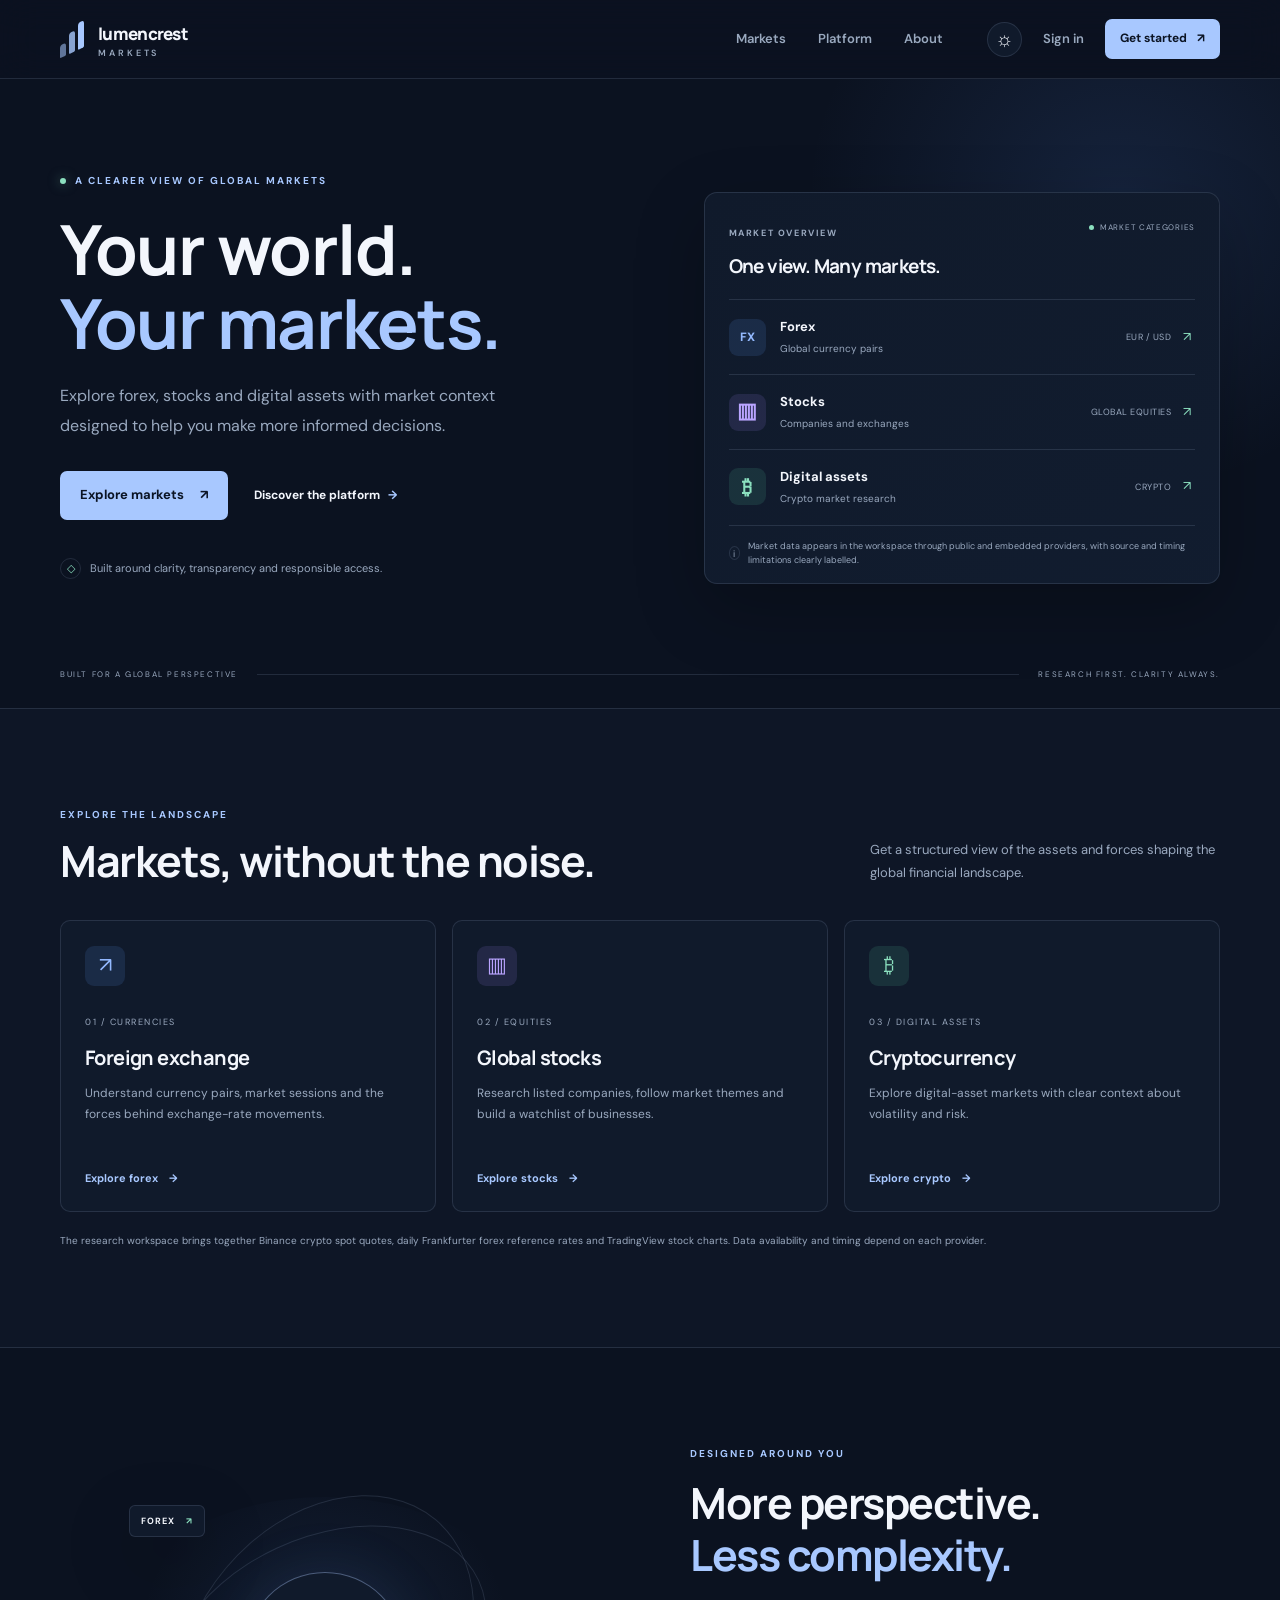
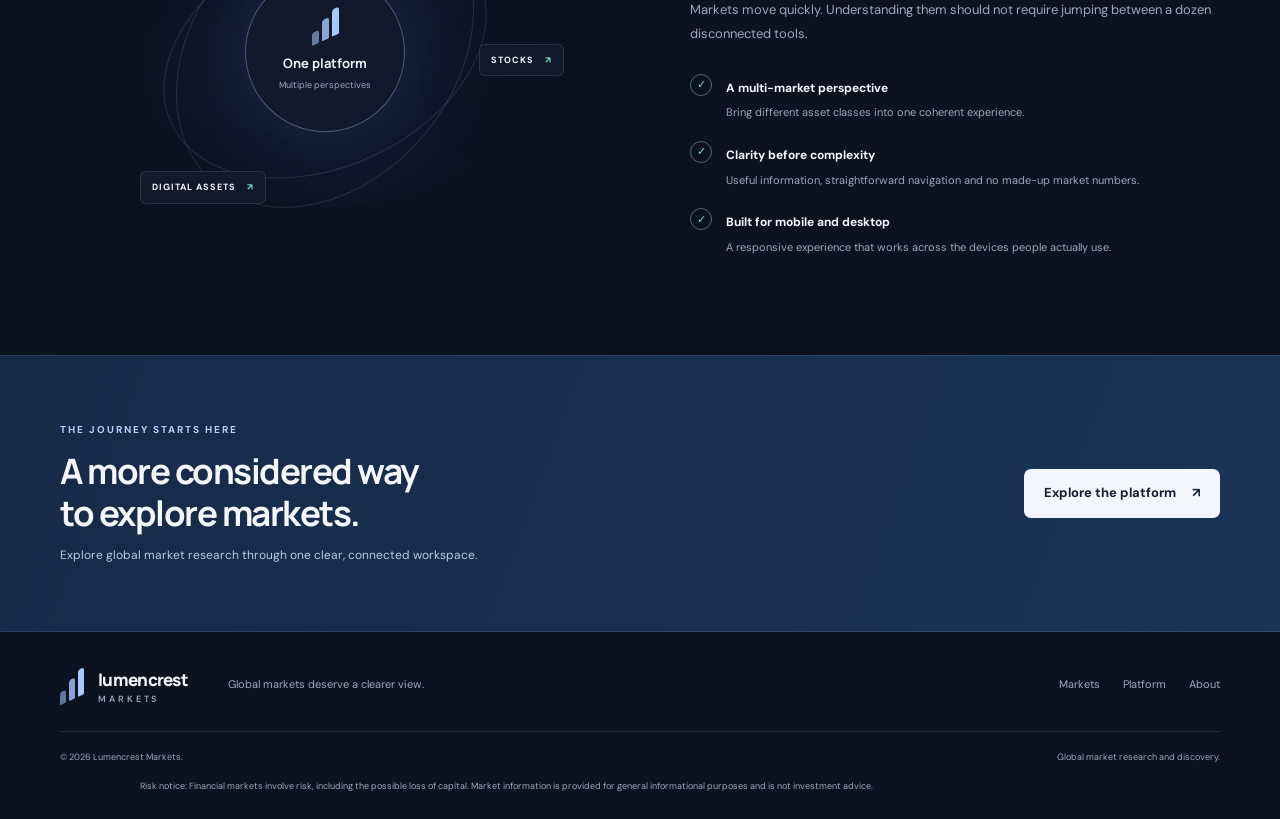
==== commit 2f8f5298: "Update index.html" ====
--- a/index.html
+++ b/index.html
@@ -22,7 +22,7 @@
       </button>
       <nav class="primary-nav" id="primary-nav" aria-label="Main navigation">
         <a href="#markets">Markets</a>
-        <a href="#platform">!Platform</a>
+        <a href="#platform">Platform</a>
         <a href="#about">About</a>
       </nav>
       <div class="nav-actions">
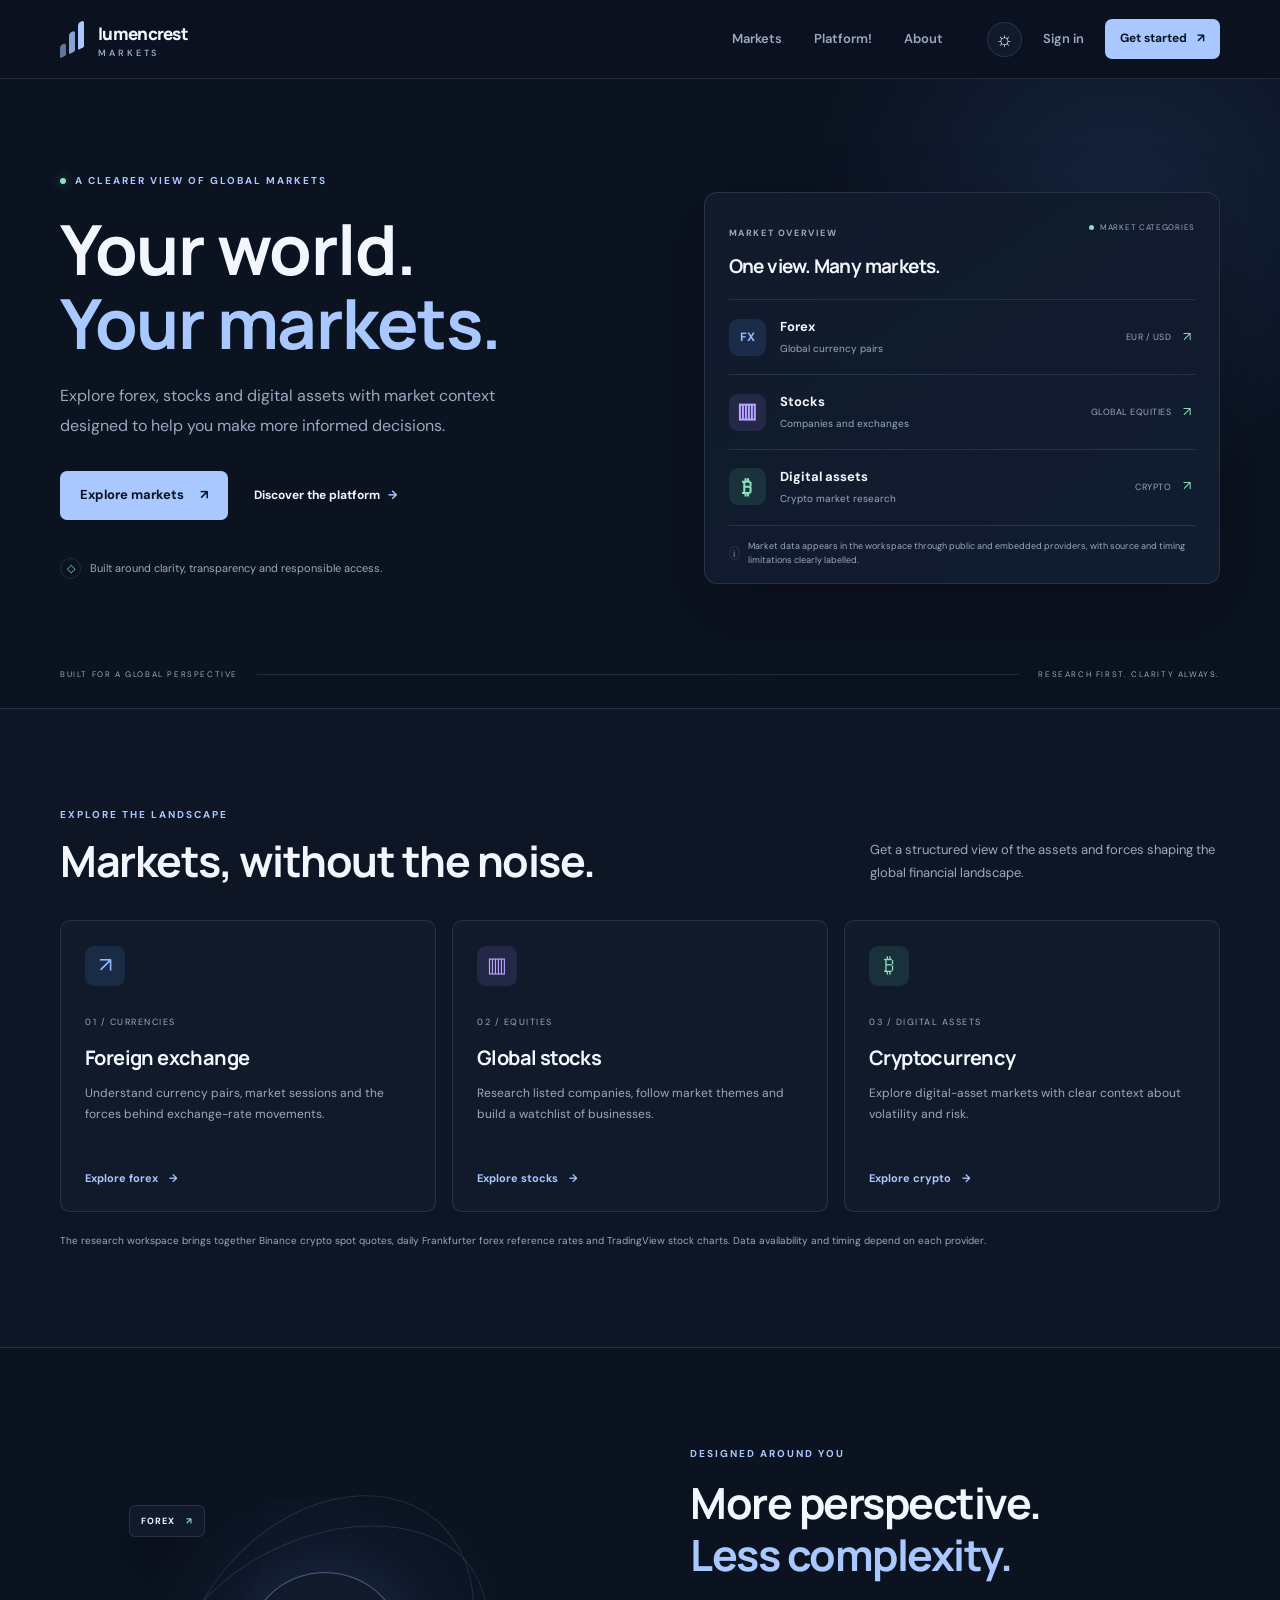
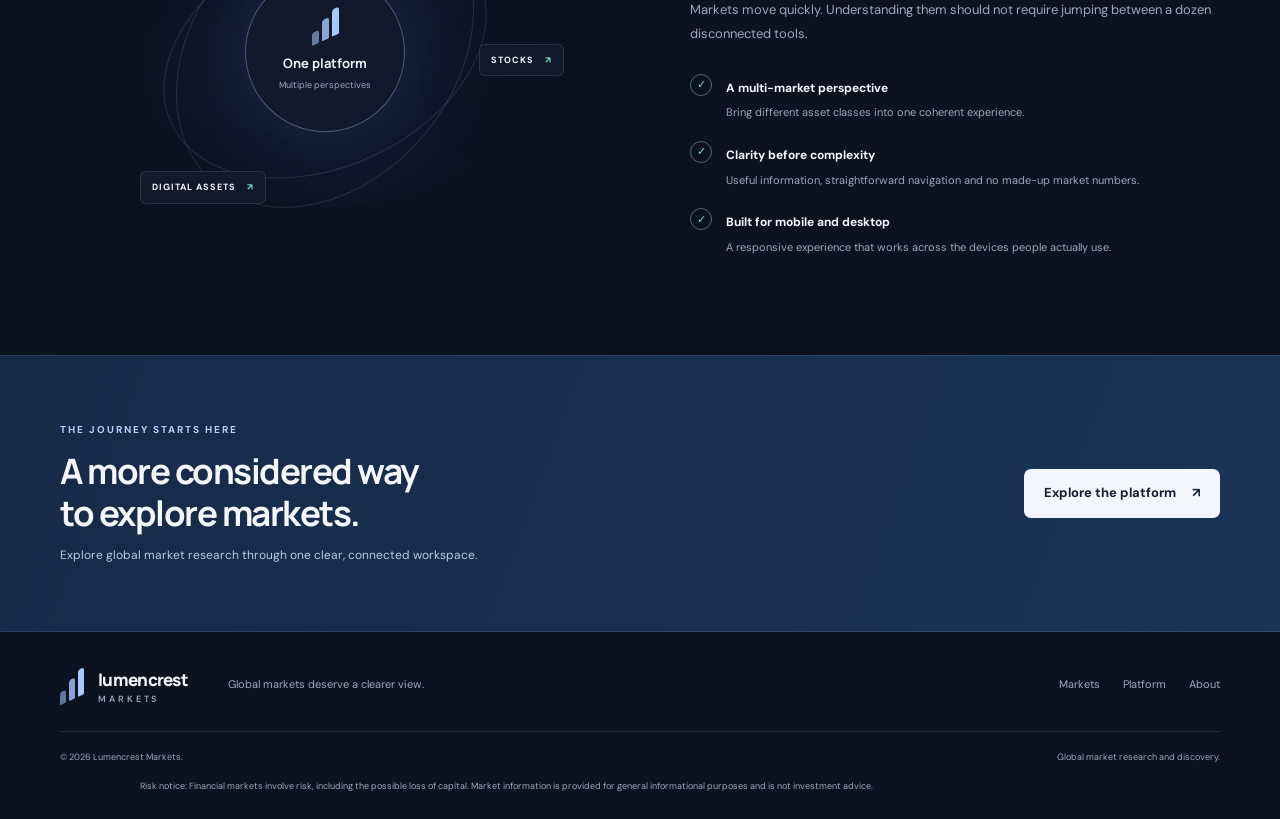
==== commit b9d7f80e: "Update link text for Platform in navigation" ====
--- a/index.html
+++ b/index.html
@@ -22,7 +22,7 @@
       </button>
       <nav class="primary-nav" id="primary-nav" aria-label="Main navigation">
         <a href="#markets">Markets</a>
-        <a href="#platform">Platform</a>
+        <a href="#platform">Platform!</a>
         <a href="#about">About</a>
       </nav>
       <div class="nav-actions">
